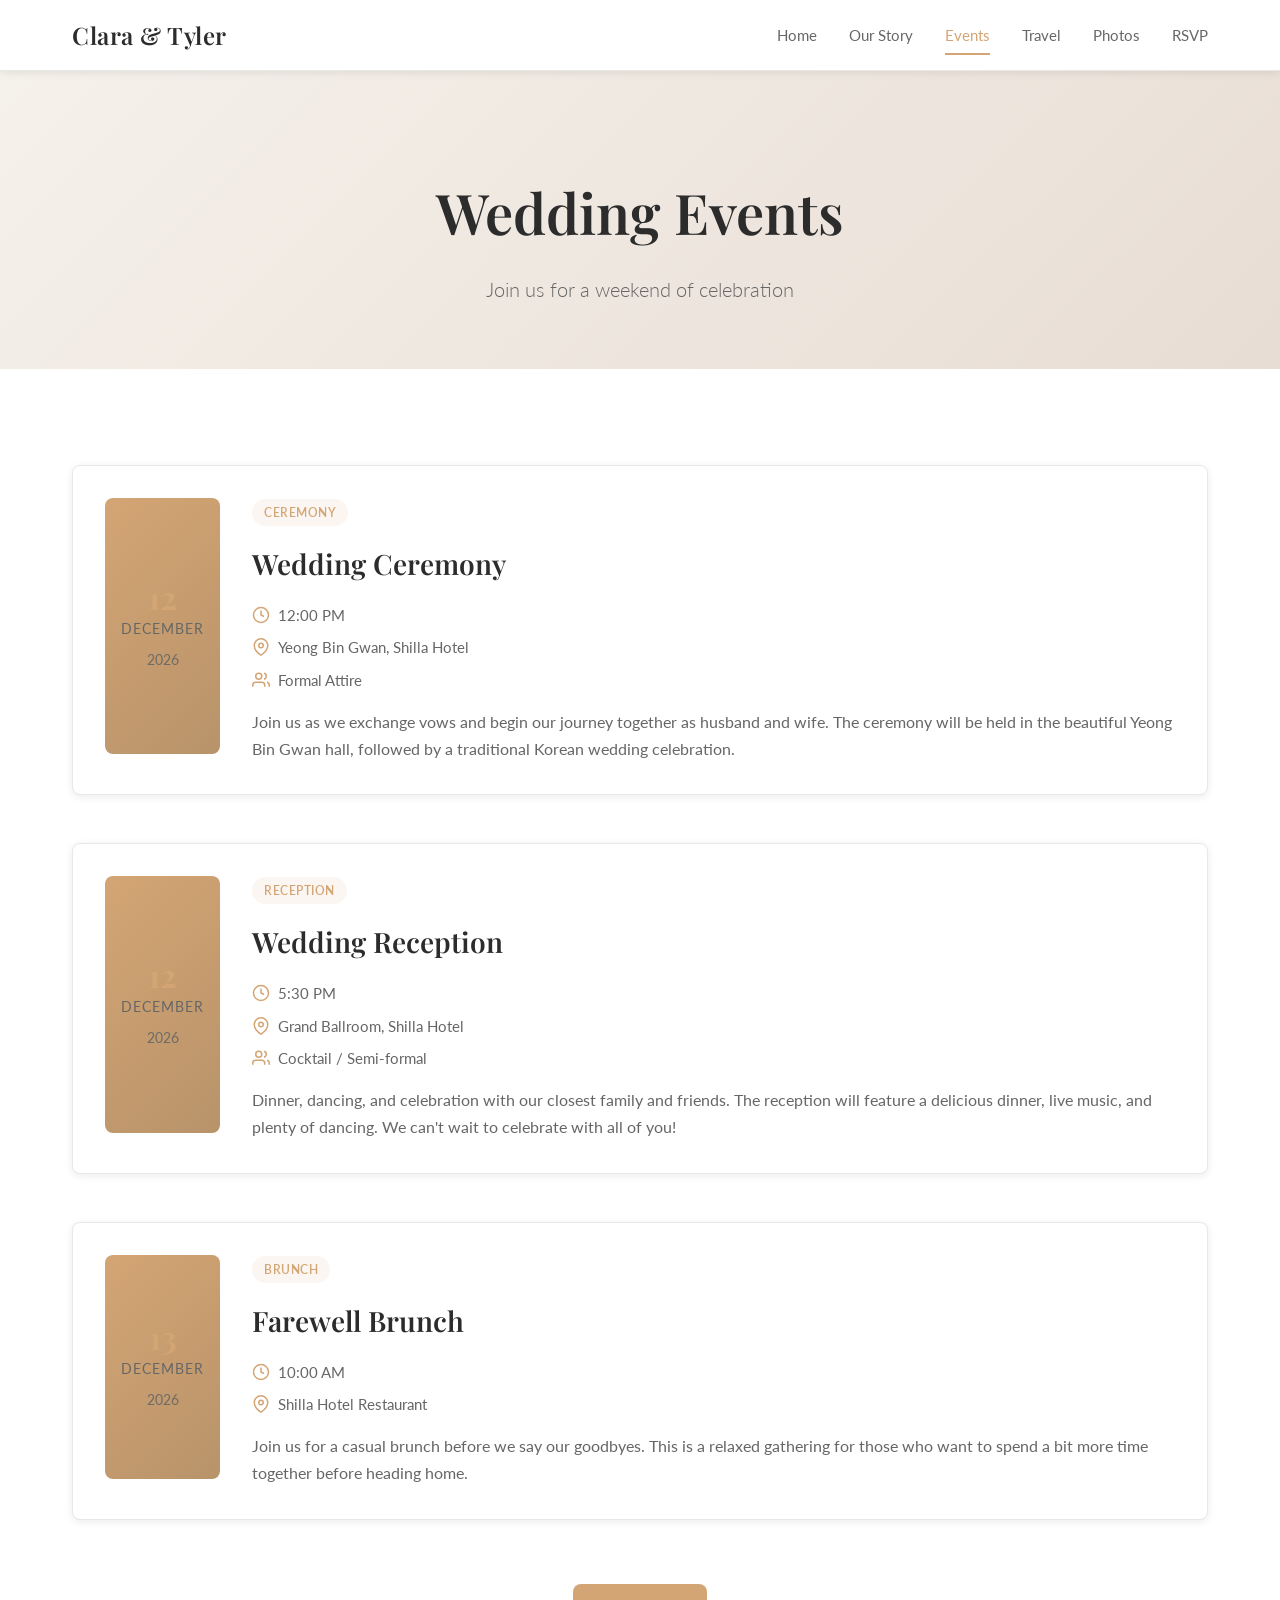
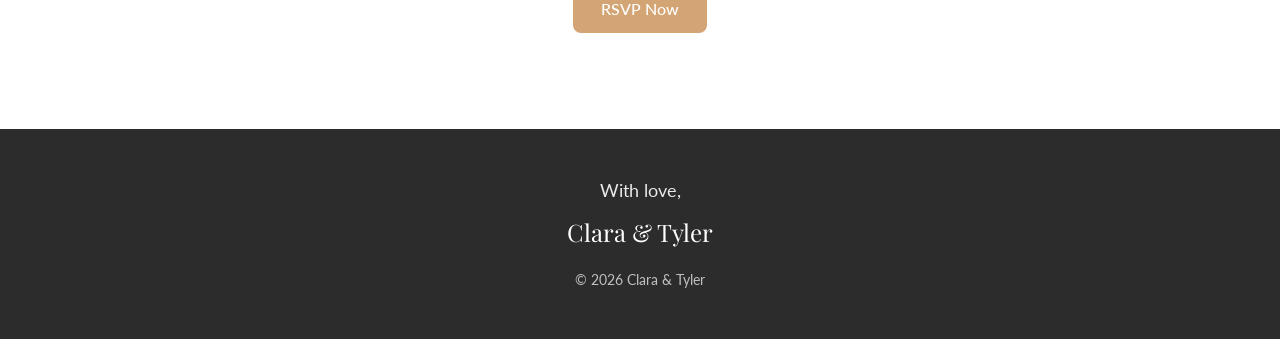
==== events.html @ 3ef83528 "Update wedding website: multi-page structure, remove registry, add Klaviyo RSVP form" ====
<!DOCTYPE html>
<html lang="en">
<head>
    <meta charset="UTF-8">
    <meta name="viewport" content="width=device-width, initial-scale=1.0">
    <title>Events – Clara & Tyler</title>
    <meta name="description" content="Wedding events and celebration schedule for Clara & Tyler">
    <link rel="preconnect" href="https://fonts.googleapis.com">
    <link rel="preconnect" href="https://fonts.gstatic.com" crossorigin>
    <link href="https://fonts.googleapis.com/css2?family=Playfair+Display:wght@400;500;600;700&family=Lato:wght@300;400;500;700&display=swap" rel="stylesheet">
    <link rel="stylesheet" href="styles.css">
</head>
<body>
    <nav class="navbar">
        <div class="nav-container">
            <a href="index.html" class="nav-logo">Clara & Tyler</a>
            <div class="nav-links">
                <a href="index.html">Home</a>
                <a href="our-story.html">Our Story</a>
                <a href="events.html" class="active">Events</a>
                <a href="travel.html">Travel</a>
                <a href="photos.html">Photos</a>
                <a href="rsvp.html">RSVP</a>
            </div>
            <button class="mobile-menu-toggle" aria-label="Toggle menu">
                <span></span>
                <span></span>
                <span></span>
            </button>
        </div>
    </nav>

    <main>
        <section class="page-hero">
            <div class="container">
                <h1 class="page-title">Wedding Events</h1>
                <p class="page-subtitle">Join us for a weekend of celebration</p>
            </div>
        </section>

        <section class="events-section">
            <div class="container">
                <div class="events-timeline">
                    <div class="event-card">
                        <div class="event-date">
                            <span class="date-day">12</span>
                            <span class="date-month">December</span>
                            <span class="date-year">2026</span>
                        </div>
                        <div class="event-content">
                            <div class="event-badge">Ceremony</div>
                            <h3>Wedding Ceremony</h3>
                            <div class="event-details">
                                <div class="detail-item">
                                    <svg class="icon" viewBox="0 0 24 24" fill="none" stroke="currentColor">
                                        <circle cx="12" cy="12" r="10"></circle>
                                        <polyline points="12 6 12 12 16 14"></polyline>
                                    </svg>
                                    <span>12:00 PM</span>
                                </div>
                                <div class="detail-item">
                                    <svg class="icon" viewBox="0 0 24 24" fill="none" stroke="currentColor">
                                        <path d="M21 10c0 7-9 13-9 13s-9-6-9-13a9 9 0 0 1 18 0z"></path>
                                        <circle cx="12" cy="10" r="3"></circle>
                                    </svg>
                                    <span>Yeong Bin Gwan, Shilla Hotel</span>
                                </div>
                                <div class="detail-item">
                                    <svg class="icon" viewBox="0 0 24 24" fill="none" stroke="currentColor">
                                        <path d="M17 21v-2a4 4 0 0 0-4-4H5a4 4 0 0 0-4 4v2"></path>
                                        <circle cx="9" cy="7" r="4"></circle>
                                        <path d="M23 21v-2a4 4 0 0 0-3-3.87"></path>
                                        <path d="M16 3.13a4 4 0 0 1 0 7.75"></path>
                                    </svg>
                                    <span>Formal Attire</span>
                                </div>
                            </div>
                            <p class="event-description">
                                Join us as we exchange vows and begin our journey together as husband and wife. 
                                The ceremony will be held in the beautiful Yeong Bin Gwan hall, followed by a 
                                traditional Korean wedding celebration.
                            </p>
                        </div>
                    </div>

                    <div class="event-card">
                        <div class="event-date">
                            <span class="date-day">12</span>
                            <span class="date-month">December</span>
                            <span class="date-year">2026</span>
                        </div>
                        <div class="event-content">
                            <div class="event-badge">Reception</div>
                            <h3>Wedding Reception</h3>
                            <div class="event-details">
                                <div class="detail-item">
                                    <svg class="icon" viewBox="0 0 24 24" fill="none" stroke="currentColor">
                                        <circle cx="12" cy="12" r="10"></circle>
                                        <polyline points="12 6 12 12 16 14"></polyline>
                                    </svg>
                                    <span>5:30 PM</span>
                                </div>
                                <div class="detail-item">
                                    <svg class="icon" viewBox="0 0 24 24" fill="none" stroke="currentColor">
                                        <path d="M21 10c0 7-9 13-9 13s-9-6-9-13a9 9 0 0 1 18 0z"></path>
                                        <circle cx="12" cy="10" r="3"></circle>
                                    </svg>
                                    <span>Grand Ballroom, Shilla Hotel</span>
                                </div>
                                <div class="detail-item">
                                    <svg class="icon" viewBox="0 0 24 24" fill="none" stroke="currentColor">
                                        <path d="M17 21v-2a4 4 0 0 0-4-4H5a4 4 0 0 0-4 4v2"></path>
                                        <circle cx="9" cy="7" r="4"></circle>
                                        <path d="M23 21v-2a4 4 0 0 0-3-3.87"></path>
                                        <path d="M16 3.13a4 4 0 0 1 0 7.75"></path>
                                    </svg>
                                    <span>Cocktail / Semi-formal</span>
                                </div>
                            </div>
                            <p class="event-description">
                                Dinner, dancing, and celebration with our closest family and friends. 
                                The reception will feature a delicious dinner, live music, and plenty 
                                of dancing. We can't wait to celebrate with all of you!
                            </p>
                        </div>
                    </div>

                    <div class="event-card">
                        <div class="event-date">
                            <span class="date-day">13</span>
                            <span class="date-month">December</span>
                            <span class="date-year">2026</span>
                        </div>
                        <div class="event-content">
                            <div class="event-badge">Brunch</div>
                            <h3>Farewell Brunch</h3>
                            <div class="event-details">
                                <div class="detail-item">
                                    <svg class="icon" viewBox="0 0 24 24" fill="none" stroke="currentColor">
                                        <circle cx="12" cy="12" r="10"></circle>
                                        <polyline points="12 6 12 12 16 14"></polyline>
                                    </svg>
                                    <span>10:00 AM</span>
                                </div>
                                <div class="detail-item">
                                    <svg class="icon" viewBox="0 0 24 24" fill="none" stroke="currentColor">
                                        <path d="M21 10c0 7-9 13-9 13s-9-6-9-13a9 9 0 0 1 18 0z"></path>
                                        <circle cx="12" cy="10" r="3"></circle>
                                    </svg>
                                    <span>Shilla Hotel Restaurant</span>
                                </div>
                            </div>
                            <p class="event-description">
                                Join us for a casual brunch before we say our goodbyes. This is a 
                                relaxed gathering for those who want to spend a bit more time together 
                                before heading home.
                            </p>
                        </div>
                    </div>
                </div>

                <div class="events-cta">
                    <a href="rsvp.html" class="btn btn-primary">RSVP Now</a>
                </div>
            </div>
        </section>
    </main>

    <footer class="footer">
        <div class="container">
            <p class="footer-text">With love,</p>
            <p class="footer-names">Clara & Tyler</p>
            <p class="footer-copy">&copy; 2026 Clara & Tyler</p>
        </div>
    </footer>

    <script src="script.js"></script>
</body>
</html>
---- styles.css ----
* {
    margin: 0;
    padding: 0;
    box-sizing: border-box;
}

:root {
    --color-primary: #d4a574;
    --color-primary-dark: #b8936a;
    --color-primary-light: #e8d4b8;
    --color-text: #2c2c2c;
    --color-text-light: #666;
    --color-text-lighter: #999;
    --color-bg: #fafafa;
    --color-white: #ffffff;
    --color-border: #e8e8e8;
    --color-overlay: rgba(0, 0, 0, 0.3);
    --font-serif: 'Playfair Display', serif;
    --font-sans: 'Lato', sans-serif;
    --spacing-xs: 0.5rem;
    --spacing-sm: 1rem;
    --spacing-md: 2rem;
    --spacing-lg: 3rem;
    --spacing-xl: 4rem;
    --spacing-xxl: 6rem;
    --border-radius: 8px;
    --border-radius-lg: 16px;
    --shadow-sm: 0 2px 8px rgba(0, 0, 0, 0.08);
    --shadow-md: 0 4px 16px rgba(0, 0, 0, 0.12);
    --shadow-lg: 0 8px 32px rgba(0, 0, 0, 0.16);
    --transition: all 0.3s ease;
}

html {
    scroll-behavior: smooth;
}

body {
    font-family: var(--font-sans);
    line-height: 1.6;
    color: var(--color-text);
    background-color: var(--color-white);
    -webkit-font-smoothing: antialiased;
    -moz-osx-font-smoothing: grayscale;
}

.container {
    max-width: 1200px;
    margin: 0 auto;
    padding: 0 var(--spacing-md);
}

/* Navigation */
.navbar {
    background: var(--color-white);
    border-bottom: 1px solid var(--color-border);
    padding: var(--spacing-sm) 0;
    position: sticky;
    top: 0;
    z-index: 1000;
    box-shadow: var(--shadow-sm);
}

.nav-container {
    max-width: 1200px;
    margin: 0 auto;
    padding: 0 var(--spacing-md);
    display: flex;
    justify-content: space-between;
    align-items: center;
}

.nav-logo {
    font-family: var(--font-serif);
    font-size: 1.5rem;
    font-weight: 600;
    color: var(--color-text);
    text-decoration: none;
    letter-spacing: 0.5px;
}

.nav-links {
    display: flex;
    gap: var(--spacing-md);
}

.nav-links a {
    color: var(--color-text-light);
    text-decoration: none;
    font-weight: 400;
    font-size: 0.95rem;
    transition: var(--transition);
    position: relative;
}

.nav-links a:hover,
.nav-links a.active {
    color: var(--color-primary);
}

.nav-links a.active::after {
    content: '';
    position: absolute;
    bottom: -8px;
    left: 0;
    right: 0;
    height: 2px;
    background: var(--color-primary);
}

.mobile-menu-toggle {
    display: none;
    flex-direction: column;
    gap: 4px;
    background: none;
    border: none;
    cursor: pointer;
    padding: 8px;
}

.mobile-menu-toggle span {
    width: 24px;
    height: 2px;
    background: var(--color-text);
    transition: var(--transition);
}

@media (max-width: 768px) {
    .nav-links.mobile-open {
        display: flex;
        flex-direction: column;
        position: absolute;
        top: 100%;
        left: 0;
        right: 0;
        background: var(--color-white);
        border-top: 1px solid var(--color-border);
        padding: var(--spacing-sm);
        box-shadow: var(--shadow-md);
    }
}

/* Hero Section */
.hero-section {
    position: relative;
    min-height: 100vh;
    display: flex;
    align-items: center;
    justify-content: center;
    text-align: center;
    background: linear-gradient(135deg, #f5f1eb 0%, #e8ddd4 50%, #d4c4b0 100%);
    background-image: 
        radial-gradient(circle at 20% 50%, rgba(212, 165, 116, 0.15) 0%, transparent 50%),
        radial-gradient(circle at 80% 80%, rgba(212, 165, 116, 0.15) 0%, transparent 50%);
    overflow: hidden;
}

.hero-overlay {
    position: absolute;
    inset: 0;
    background: linear-gradient(to bottom, rgba(255, 255, 255, 0.1), rgba(255, 255, 255, 0.3));
    pointer-events: none;
}

.hero-content {
    position: relative;
    z-index: 1;
    padding: var(--spacing-xl) var(--spacing-md);
    max-width: 800px;
}

.hero-names {
    font-family: var(--font-serif);
    font-size: clamp(3rem, 8vw, 6rem);
    font-weight: 600;
    color: var(--color-text);
    margin-bottom: var(--spacing-md);
    line-height: 1.2;
    letter-spacing: -1px;
}

.hero-names .name {
    display: inline-block;
}

.hero-names .ampersand {
    display: inline-block;
    margin: 0 0.5rem;
    font-style: italic;
    color: var(--color-primary);
    font-size: 0.7em;
}

.hero-date {
    font-size: clamp(1.25rem, 3vw, 1.75rem);
    color: var(--color-text);
    margin-bottom: var(--spacing-xs);
    font-weight: 400;
    letter-spacing: 2px;
    text-transform: uppercase;
}

.hero-location {
    font-size: clamp(1rem, 2.5vw, 1.25rem);
    color: var(--color-text-light);
    margin-bottom: var(--spacing-lg);
    font-weight: 300;
}

.hero-cta {
    display: flex;
    gap: var(--spacing-sm);
    justify-content: center;
    flex-wrap: wrap;
}

.scroll-indicator {
    position: absolute;
    bottom: var(--spacing-lg);
    left: 50%;
    transform: translateX(-50%);
    color: var(--color-text-light);
    animation: bounce 2s infinite;
}

.scroll-indicator svg {
    width: 24px;
    height: 24px;
}

@keyframes bounce {
    0%, 20%, 50%, 80%, 100% {
        transform: translateX(-50%) translateY(0);
    }
    40% {
        transform: translateX(-50%) translateY(-10px);
    }
    60% {
        transform: translateX(-50%) translateY(-5px);
    }
}

/* Buttons */
.btn {
    display: inline-block;
    padding: 0.75rem 1.75rem;
    border-radius: var(--border-radius);
    font-weight: 500;
    text-decoration: none;
    border: none;
    cursor: pointer;
    transition: var(--transition);
    font-size: 1rem;
    font-family: var(--font-sans);
}

.btn-primary {
    background-color: var(--color-primary);
    color: var(--color-white);
}

.btn-primary:hover {
    background-color: var(--color-primary-dark);
    transform: translateY(-2px);
    box-shadow: var(--shadow-md);
}

.btn-secondary {
    background-color: transparent;
    color: var(--color-text);
    border: 2px solid var(--color-text);
}

.btn-secondary:hover {
    background-color: var(--color-text);
    color: var(--color-white);
}

.btn-outline {
    background-color: transparent;
    color: var(--color-primary);
    border: 2px solid var(--color-primary);
}

.btn-outline:hover {
    background-color: var(--color-primary);
    color: var(--color-white);
}

.btn-large {
    padding: 1rem 2.5rem;
    font-size: 1.1rem;
}

/* Section Styles */
section {
    padding: var(--spacing-xxl) 0;
}

.section-title {
    font-family: var(--font-serif);
    font-size: clamp(2rem, 4vw, 2.5rem);
    font-weight: 600;
    color: var(--color-text);
    text-align: center;
    margin-bottom: var(--spacing-md);
}

/* Welcome Section */
.welcome-section {
    background: var(--color-white);
    text-align: center;
}

.welcome-content {
    max-width: 700px;
    margin: 0 auto;
}

.welcome-text {
    font-size: 1.1rem;
    color: var(--color-text-light);
    line-height: 1.8;
    margin-bottom: var(--spacing-sm);
}

/* Save the Date Section */
.save-date-section {
    background: var(--color-bg);
}

.save-date-card {
    max-width: 500px;
    margin: 0 auto;
    background: var(--color-white);
    border-radius: var(--border-radius-lg);
    padding: var(--spacing-xl);
    box-shadow: var(--shadow-lg);
    text-align: center;
}

.save-date-content h2 {
    font-family: var(--font-serif);
    font-size: 1.5rem;
    margin-bottom: var(--spacing-md);
    color: var(--color-text);
}

.date-display {
    margin: var(--spacing-md) 0;
}

.date-month {
    font-size: 1.25rem;
    text-transform: uppercase;
    letter-spacing: 2px;
    color: var(--color-text-light);
    margin-bottom: var(--spacing-xs);
}

.date-day {
    font-family: var(--font-serif);
    font-size: 4rem;
    font-weight: 700;
    color: var(--color-primary);
    line-height: 1;
}

.date-year {
    font-size: 1.25rem;
    color: var(--color-text-light);
    margin-top: var(--spacing-xs);
}

.save-date-location {
    font-size: 1.1rem;
    color: var(--color-text-light);
    margin: var(--spacing-md) 0;
}

/* Story Section */
.story-section {
    background: var(--color-white);
}

.story-content {
    max-width: 800px;
    margin: 0 auto;
}

.story-text {
    font-size: 1.1rem;
    color: var(--color-text-light);
    line-height: 1.8;
}

.story-text p {
    margin-bottom: var(--spacing-md);
}

/* Events Preview Section */
.events-preview-section {
    background: var(--color-bg);
}

.events-grid {
    display: grid;
    grid-template-columns: repeat(auto-fit, minmax(250px, 1fr));
    gap: var(--spacing-md);
    margin-bottom: var(--spacing-lg);
}

.event-preview-card {
    background: var(--color-white);
    padding: var(--spacing-lg);
    border-radius: var(--border-radius);
    text-align: center;
    box-shadow: var(--shadow-sm);
    transition: var(--transition);
}

.event-preview-card:hover {
    transform: translateY(-4px);
    box-shadow: var(--shadow-md);
}

.event-icon {
    font-size: 3rem;
    margin-bottom: var(--spacing-sm);
}

.event-preview-card h3 {
    font-family: var(--font-serif);
    font-size: 1.5rem;
    margin-bottom: var(--spacing-sm);
    color: var(--color-text);
}

.event-time {
    font-size: 1.25rem;
    font-weight: 600;
    color: var(--color-primary);
    margin-bottom: var(--spacing-xs);
}

.event-date,
.event-location {
    font-size: 0.95rem;
    color: var(--color-text-light);
    margin-bottom: var(--spacing-xs);
}

.section-cta {
    text-align: center;
    margin-top: var(--spacing-lg);
}

/* Travel Section */
.travel-section {
    background: var(--color-white);
}

.travel-content {
    display: grid;
    grid-template-columns: repeat(auto-fit, minmax(280px, 1fr));
    gap: var(--spacing-md);
}

.travel-card {
    background: var(--color-bg);
    padding: var(--spacing-md);
    border-radius: var(--border-radius);
}

.travel-card h3 {
    font-family: var(--font-serif);
    font-size: 1.5rem;
    margin-bottom: var(--spacing-sm);
    color: var(--color-text);
}

.travel-card p {
    color: var(--color-text-light);
    line-height: 1.7;
    margin-bottom: var(--spacing-sm);
}

.travel-note {
    font-size: 0.9rem;
    font-style: italic;
    color: var(--color-text-lighter);
}

/* Registry Section */
.registry-section {
    background: var(--color-bg);
}

.registry-intro {
    text-align: center;
    color: var(--color-text-light);
    max-width: 600px;
    margin: 0 auto var(--spacing-lg);
    font-size: 1.1rem;
}

.registry-grid {
    display: grid;
    grid-template-columns: repeat(auto-fit, minmax(250px, 1fr));
    gap: var(--spacing-md);
    max-width: 600px;
    margin: 0 auto;
}

.registry-card {
    background: var(--color-white);
    padding: var(--spacing-lg);
    border-radius: var(--border-radius);
    text-align: center;
    text-decoration: none;
    color: var(--color-text);
    box-shadow: var(--shadow-sm);
    transition: var(--transition);
}

.registry-card:hover {
    transform: translateY(-4px);
    box-shadow: var(--shadow-md);
}

.registry-icon {
    font-size: 3rem;
    margin-bottom: var(--spacing-sm);
}

.registry-card h3 {
    font-family: var(--font-serif);
    font-size: 1.25rem;
    margin-bottom: var(--spacing-xs);
}

.registry-card p {
    color: var(--color-text-light);
    font-size: 0.9rem;
}

/* Photos Section */
.photos-section {
    background: var(--color-white);
}

.photos-intro {
    text-align: center;
    color: var(--color-text-light);
    margin-bottom: var(--spacing-lg);
    font-size: 1.1rem;
}

.photos-grid {
    display: grid;
    grid-template-columns: repeat(auto-fit, minmax(250px, 1fr));
    gap: var(--spacing-md);
}

.photo-placeholder {
    aspect-ratio: 1;
    background: var(--color-bg);
    border-radius: var(--border-radius);
    display: flex;
    align-items: center;
    justify-content: center;
    color: var(--color-text-lighter);
    font-size: 1.1rem;
    border: 2px dashed var(--color-border);
}

/* RSVP Section */
.rsvp-section {
    background: var(--color-bg);
}

.rsvp-intro {
    text-align: center;
    color: var(--color-text-light);
    max-width: 600px;
    margin: 0 auto var(--spacing-lg);
    font-size: 1.1rem;
}

.rsvp-form-container {
    max-width: 600px;
    margin: 0 auto;
}

.rsvp-embed-container {
    max-width: 800px;
    margin: 0 auto;
    background: var(--color-white);
    border-radius: var(--border-radius-lg);
    box-shadow: var(--shadow-md);
    padding: var(--spacing-lg);
    min-height: 600px;
}

.rsvp-embed-container .klaviyo-form {
    width: 100%;
}

.rsvp-iframe {
    width: 100%;
    height: 100%;
    min-height: 800px;
    border: none;
    display: block;
}

.rsvp-form {
    background: var(--color-white);
    padding: var(--spacing-lg);
    border-radius: var(--border-radius-lg);
    box-shadow: var(--shadow-md);
}

.form-group {
    margin-bottom: var(--spacing-md);
}

.form-group label {
    display: block;
    margin-bottom: var(--spacing-xs);
    font-weight: 500;
    color: var(--color-text);
}

.form-group input,
.form-group select,
.form-group textarea {
    width: 100%;
    padding: 0.75rem;
    border: 1px solid var(--color-border);
    border-radius: var(--border-radius);
    font-family: var(--font-sans);
    font-size: 1rem;
    transition: var(--transition);
}

.form-group input:focus,
.form-group select:focus,
.form-group textarea:focus {
    outline: none;
    border-color: var(--color-primary);
    box-shadow: 0 0 0 3px rgba(212, 165, 116, 0.1);
}

.form-group textarea {
    resize: vertical;
}

.form-status {
    margin-top: var(--spacing-sm);
    text-align: center;
    font-size: 0.9rem;
    min-height: 1.5rem;
}

.form-status.success {
    color: #15803d;
}

.form-status.error {
    color: #b91c1c;
}

/* Footer */
.footer {
    background: var(--color-text);
    color: var(--color-white);
    padding: var(--spacing-lg) 0;
    text-align: center;
}

.footer-text {
    font-size: 1.1rem;
    margin-bottom: var(--spacing-xs);
    color: rgba(255, 255, 255, 0.9);
}

.footer-names {
    font-family: var(--font-serif);
    font-size: 1.5rem;
    margin-bottom: var(--spacing-sm);
}

.footer-copy {
    font-size: 0.9rem;
    color: rgba(255, 255, 255, 0.7);
}

/* Page Hero (for individual pages) */
.page-hero {
    background: linear-gradient(135deg, #f5f1eb 0%, #e8ddd4 100%);
    padding: var(--spacing-xxl) 0 var(--spacing-xl);
    text-align: center;
}

.page-title {
    font-family: var(--font-serif);
    font-size: clamp(2.5rem, 5vw, 3.5rem);
    font-weight: 600;
    color: var(--color-text);
    margin-bottom: var(--spacing-sm);
}

.page-subtitle {
    font-size: 1.25rem;
    color: var(--color-text-light);
    font-weight: 300;
}

/* Quick Links Section */
.quick-links-section {
    background: var(--color-bg);
    padding: var(--spacing-xxl) 0;
}

.quick-links-grid {
    display: grid;
    grid-template-columns: repeat(auto-fit, minmax(250px, 1fr));
    gap: var(--spacing-md);
}

.quick-link-card {
    background: var(--color-white);
    padding: var(--spacing-lg);
    border-radius: var(--border-radius);
    text-align: center;
    text-decoration: none;
    color: var(--color-text);
    box-shadow: var(--shadow-sm);
    transition: var(--transition);
}

.quick-link-card:hover {
    transform: translateY(-4px);
    box-shadow: var(--shadow-md);
}

.quick-link-icon {
    font-size: 3rem;
    margin-bottom: var(--spacing-sm);
}

.quick-link-card h3 {
    font-family: var(--font-serif);
    font-size: 1.5rem;
    margin-bottom: var(--spacing-xs);
    color: var(--color-text);
}

.quick-link-card p {
    color: var(--color-text-light);
    font-size: 0.95rem;
}

/* Story Timeline */
.story-timeline {
    max-width: 800px;
    margin: 0 auto;
    position: relative;
    padding-left: var(--spacing-md);
}

.story-timeline::before {
    content: '';
    position: absolute;
    left: 0;
    top: 0;
    bottom: 0;
    width: 2px;
    background: var(--color-primary-light);
}

.timeline-item {
    position: relative;
    margin-bottom: var(--spacing-xl);
    padding-left: var(--spacing-lg);
}

.timeline-item::before {
    content: '';
    position: absolute;
    left: -6px;
    top: 0;
    width: 14px;
    height: 14px;
    border-radius: 50%;
    background: var(--color-primary);
    border: 3px solid var(--color-white);
    box-shadow: 0 0 0 2px var(--color-primary);
}

.timeline-year {
    font-family: var(--font-serif);
    font-size: 1.5rem;
    font-weight: 600;
    color: var(--color-primary);
    margin-bottom: var(--spacing-xs);
}

.timeline-content h3 {
    font-family: var(--font-serif);
    font-size: 1.5rem;
    margin-bottom: var(--spacing-sm);
    color: var(--color-text);
}

.timeline-content p {
    color: var(--color-text-light);
    line-height: 1.8;
}

.story-intro {
    font-size: 1.2rem;
    color: var(--color-text-light);
    line-height: 1.8;
    margin-bottom: var(--spacing-lg);
    text-align: center;
}

.story-closing {
    margin-top: var(--spacing-xl);
    padding-top: var(--spacing-lg);
    border-top: 1px solid var(--color-border);
    text-align: center;
}

.story-closing p {
    color: var(--color-text-light);
    line-height: 1.8;
    margin-bottom: var(--spacing-sm);
}

.story-signature {
    font-family: var(--font-serif);
    font-size: 1.1rem;
    color: var(--color-text);
    margin-top: var(--spacing-md);
}

/* Events Timeline */
.events-timeline {
    display: flex;
    flex-direction: column;
    gap: var(--spacing-lg);
    margin-bottom: var(--spacing-lg);
}

.event-card {
    display: flex;
    gap: var(--spacing-md);
    background: var(--color-white);
    border: 1px solid var(--color-border);
    border-radius: var(--border-radius);
    padding: var(--spacing-md);
    box-shadow: var(--shadow-sm);
    transition: var(--transition);
}

.event-card:hover {
    transform: translateY(-4px);
    box-shadow: var(--shadow-md);
}

.event-date {
    display: flex;
    flex-direction: column;
    align-items: center;
    justify-content: center;
    min-width: 100px;
    padding: var(--spacing-sm);
    background: linear-gradient(135deg, var(--color-primary) 0%, var(--color-primary-dark) 100%);
    border-radius: var(--border-radius);
    color: var(--color-white);
    text-align: center;
}

.date-day {
    font-size: 2rem;
    font-weight: 700;
    line-height: 1;
    font-family: var(--font-serif);
}

.date-month {
    font-size: 0.9rem;
    text-transform: uppercase;
    letter-spacing: 1px;
    margin-top: 4px;
}

.date-year {
    font-size: 0.85rem;
    opacity: 0.9;
    margin-top: 2px;
}

.event-content {
    flex: 1;
}

.event-badge {
    display: inline-block;
    background: rgba(212, 165, 116, 0.1);
    color: var(--color-primary);
    padding: 4px 12px;
    border-radius: 20px;
    font-size: 0.75rem;
    font-weight: 600;
    text-transform: uppercase;
    letter-spacing: 0.5px;
    margin-bottom: var(--spacing-sm);
}

.event-content h3 {
    font-family: var(--font-serif);
    font-size: 1.75rem;
    font-weight: 600;
    color: var(--color-text);
    margin-bottom: var(--spacing-sm);
}

.event-details {
    display: flex;
    flex-direction: column;
    gap: var(--spacing-xs);
    margin-bottom: var(--spacing-sm);
}

.detail-item {
    display: flex;
    align-items: center;
    gap: var(--spacing-xs);
    color: var(--color-text-light);
    font-size: 0.95rem;
}

.icon {
    width: 18px;
    height: 18px;
    stroke-width: 2;
    flex-shrink: 0;
    color: var(--color-primary);
}

.event-description {
    color: var(--color-text-light);
    line-height: 1.7;
    margin-top: var(--spacing-sm);
}

.events-cta {
    text-align: center;
    margin-top: var(--spacing-xl);
}

/* Travel List */
.travel-list {
    list-style: none;
    padding-left: 0;
    margin-top: var(--spacing-sm);
}

.travel-list li {
    padding: var(--spacing-xs) 0;
    padding-left: var(--spacing-md);
    position: relative;
    color: var(--color-text-light);
}

.travel-list li::before {
    content: '•';
    position: absolute;
    left: 0;
    color: var(--color-primary);
    font-weight: bold;
}

/* Registry Link */
.registry-link {
    display: inline-block;
    margin-top: var(--spacing-sm);
    color: var(--color-primary);
    font-weight: 600;
    font-size: 0.95rem;
}

.registry-note {
    margin-top: var(--spacing-xl);
    padding: var(--spacing-md);
    background: var(--color-bg);
    border-radius: var(--border-radius);
    text-align: center;
}

.registry-note p {
    color: var(--color-text-light);
    line-height: 1.7;
    margin-bottom: var(--spacing-sm);
}

/* Photos Upload */
.photos-upload {
    background: var(--color-bg);
    padding: var(--spacing-md);
    border-radius: var(--border-radius);
    margin-bottom: var(--spacing-lg);
    text-align: center;
}

.photos-upload h3 {
    font-family: var(--font-serif);
    font-size: 1.5rem;
    margin-bottom: var(--spacing-xs);
    color: var(--color-text);
}

.photos-upload p {
    color: var(--color-text-light);
    margin-bottom: var(--spacing-md);
}

.upload-form {
    display: flex;
    gap: var(--spacing-sm);
    justify-content: center;
    flex-wrap: wrap;
}

.photos-social {
    margin-top: var(--spacing-xl);
    text-align: center;
    padding: var(--spacing-lg);
    background: var(--color-bg);
    border-radius: var(--border-radius);
}

.photos-social h3 {
    font-family: var(--font-serif);
    font-size: 1.5rem;
    margin-bottom: var(--spacing-xs);
    color: var(--color-text);
}

.photos-social p {
    color: var(--color-text-light);
    margin-bottom: var(--spacing-md);
}

.social-tags {
    display: flex;
    gap: var(--spacing-sm);
    justify-content: center;
    flex-wrap: wrap;
}

.hashtag {
    display: inline-block;
    padding: var(--spacing-xs) var(--spacing-md);
    background: var(--color-white);
    border: 1px solid var(--color-border);
    border-radius: var(--border-radius);
    color: var(--color-primary);
    font-weight: 600;
    font-size: 1.1rem;
}

/* Form Hint */
.form-hint {
    display: block;
    margin-top: var(--spacing-xs);
    font-size: 0.85rem;
    color: var(--color-text-lighter);
}

/* RSVP Note */
.rsvp-note {
    margin-top: var(--spacing-lg);
    padding: var(--spacing-md);
    background: var(--color-bg);
    border-radius: var(--border-radius);
    text-align: center;
}

.rsvp-note p {
    color: var(--color-text-light);
    line-height: 1.7;
}

.rsvp-note a {
    color: var(--color-primary);
    text-decoration: none;
    font-weight: 600;
}

.rsvp-note a:hover {
    text-decoration: underline;
}

/* Responsive */
@media (max-width: 768px) {
    .nav-links {
        display: none;
    }

    .nav-links.mobile-open {
        display: flex;
        flex-direction: column;
        position: absolute;
        top: 100%;
        left: 0;
        right: 0;
        background: var(--color-white);
        border-top: 1px solid var(--color-border);
        padding: var(--spacing-sm);
        box-shadow: var(--shadow-md);
    }

    .mobile-menu-toggle {
        display: flex;
    }

    .hero-section {
        min-height: 90vh;
    }

    .hero-cta {
        flex-direction: column;
        align-items: center;
    }

    .btn {
        width: 100%;
        max-width: 300px;
    }

    section {
        padding: var(--spacing-xl) 0;
    }

    .container {
        padding: 0 var(--spacing-sm);
    }

    .events-grid,
    .travel-content,
    .registry-grid,
    .photos-grid,
    .quick-links-grid {
        grid-template-columns: 1fr;
    }

    .rsvp-embed-container {
        min-height: 600px;
    }

    .rsvp-iframe {
        min-height: 600px;
    }

    .event-card {
        flex-direction: column;
    }

    .event-date {
        flex-direction: row;
        justify-content: center;
        min-width: auto;
        padding: var(--spacing-sm) var(--spacing-md);
    }

    .date-day {
        font-size: 1.5rem;
        margin-right: var(--spacing-xs);
    }

    .date-month,
    .date-year {
        margin-left: var(--spacing-xs);
    }
}

@media (max-width: 480px) {
    .hero-names {
        font-size: 2.5rem;
    }

    .save-date-card {
        padding: var(--spacing-md);
    }

    .date-day {
        font-size: 3rem;
    }
}
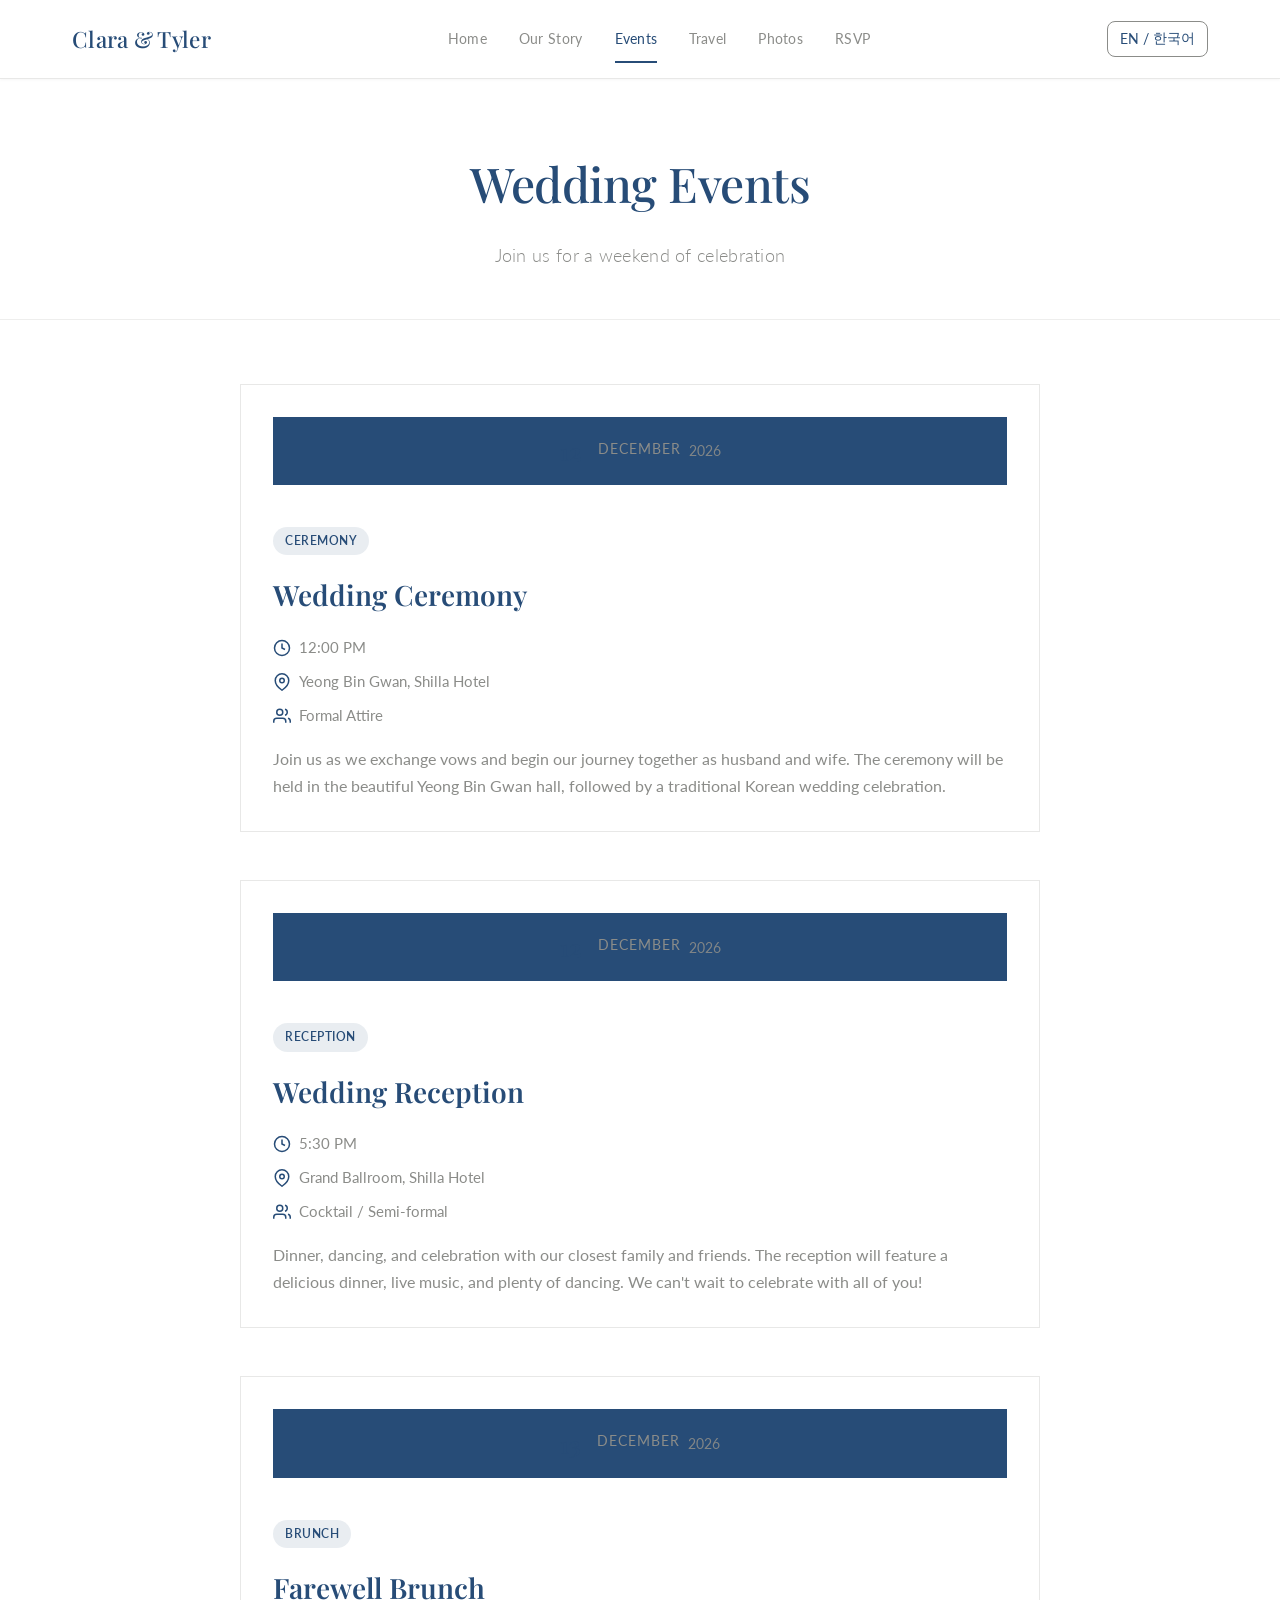
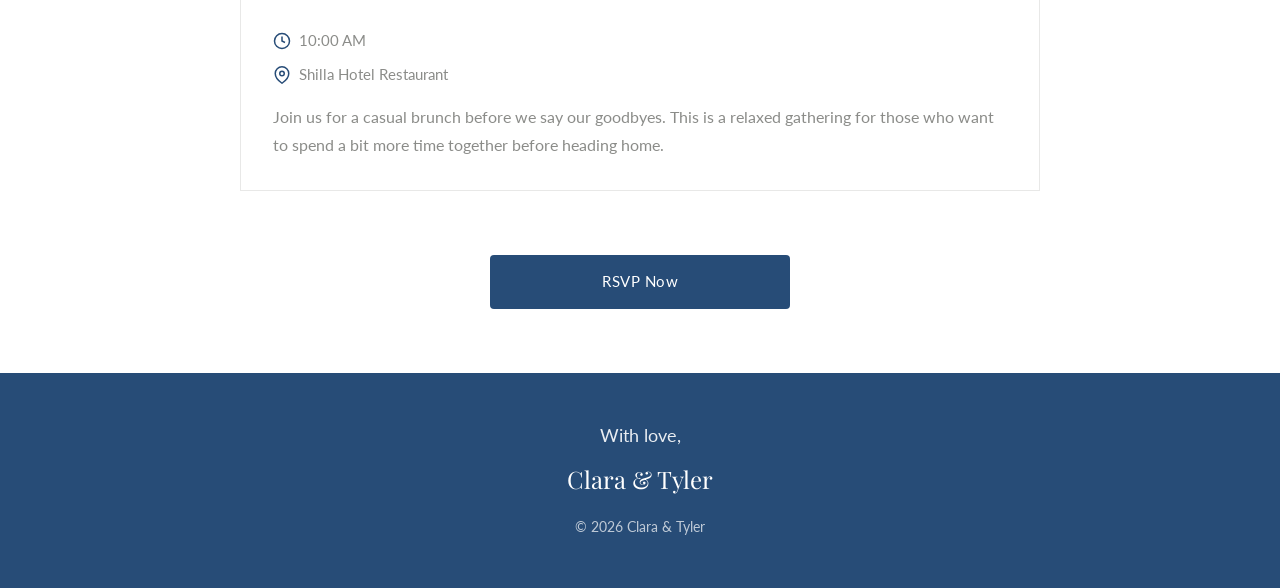
==== commit 33d908ac: "a" ====
--- a/events.html
+++ b/events.html
@@ -15,26 +15,31 @@
         <div class="nav-container">
             <a href="index.html" class="nav-logo">Clara & Tyler</a>
             <div class="nav-links">
-                <a href="index.html">Home</a>
-                <a href="our-story.html">Our Story</a>
-                <a href="events.html" class="active">Events</a>
-                <a href="travel.html">Travel</a>
-                <a href="photos.html">Photos</a>
-                <a href="rsvp.html">RSVP</a>
+                <a href="index.html" data-i18n="nav.home">Home</a>
+                <a href="our-story.html" data-i18n="nav.ourStory">Our Story</a>
+                <a href="events.html" class="active" data-i18n="nav.events">Events</a>
+                <a href="travel.html" data-i18n="nav.travel">Travel</a>
+                <a href="photos.html" data-i18n="nav.photos">Photos</a>
+                <a href="rsvp.html" data-i18n="nav.rsvp">RSVP</a>
             </div>
-            <button class="mobile-menu-toggle" aria-label="Toggle menu">
-                <span></span>
-                <span></span>
-                <span></span>
-            </button>
+            <div class="nav-right">
+                <button class="lang-toggle" id="langToggle" aria-label="Toggle language">
+                    <span data-i18n="lang.en">EN</span> / <span data-i18n="lang.ko">한국어</span>
+                </button>
+                <button class="mobile-menu-toggle" aria-label="Toggle menu">
+                    <span></span>
+                    <span></span>
+                    <span></span>
+                </button>
+            </div>
         </div>
     </nav>
 
     <main>
         <section class="page-hero">
             <div class="container">
-                <h1 class="page-title">Wedding Events</h1>
-                <p class="page-subtitle">Join us for a weekend of celebration</p>
+                <h1 class="page-title" data-i18n="events.pageTitle">Wedding Events</h1>
+                <p class="page-subtitle" data-i18n="events.pageSubtitle">Join us for a weekend of celebration</p>
             </div>
         </section>
 
@@ -44,12 +49,12 @@
                     <div class="event-card">
                         <div class="event-date">
                             <span class="date-day">12</span>
-                            <span class="date-month">December</span>
+                            <span class="date-month" data-i18n="events.month.december">December</span>
                             <span class="date-year">2026</span>
                         </div>
                         <div class="event-content">
-                            <div class="event-badge">Ceremony</div>
-                            <h3>Wedding Ceremony</h3>
+                            <div class="event-badge" data-i18n="events.ceremony.badge">Ceremony</div>
+                            <h3 data-i18n="events.ceremony.title">Wedding Ceremony</h3>
                             <div class="event-details">
                                 <div class="detail-item">
                                     <svg class="icon" viewBox="0 0 24 24" fill="none" stroke="currentColor">
@@ -72,10 +77,10 @@
                                         <path d="M23 21v-2a4 4 0 0 0-3-3.87"></path>
                                         <path d="M16 3.13a4 4 0 0 1 0 7.75"></path>
                                     </svg>
-                                    <span>Formal Attire</span>
+                                    <span data-i18n="events.ceremony.attire">Formal Attire</span>
                                 </div>
                             </div>
-                            <p class="event-description">
+                            <p class="event-description" data-i18n="events.ceremony.description">
                                 Join us as we exchange vows and begin our journey together as husband and wife. 
                                 The ceremony will be held in the beautiful Yeong Bin Gwan hall, followed by a 
                                 traditional Korean wedding celebration.
@@ -86,12 +91,12 @@
                     <div class="event-card">
                         <div class="event-date">
                             <span class="date-day">12</span>
-                            <span class="date-month">December</span>
+                            <span class="date-month" data-i18n="events.month.december">December</span>
                             <span class="date-year">2026</span>
                         </div>
                         <div class="event-content">
-                            <div class="event-badge">Reception</div>
-                            <h3>Wedding Reception</h3>
+                            <div class="event-badge" data-i18n="events.reception.badge">Reception</div>
+                            <h3 data-i18n="events.reception.title">Wedding Reception</h3>
                             <div class="event-details">
                                 <div class="detail-item">
                                     <svg class="icon" viewBox="0 0 24 24" fill="none" stroke="currentColor">
@@ -114,10 +119,10 @@
                                         <path d="M23 21v-2a4 4 0 0 0-3-3.87"></path>
                                         <path d="M16 3.13a4 4 0 0 1 0 7.75"></path>
                                     </svg>
-                                    <span>Cocktail / Semi-formal</span>
+                                    <span data-i18n="events.reception.attire">Cocktail / Semi-formal</span>
                                 </div>
                             </div>
-                            <p class="event-description">
+                            <p class="event-description" data-i18n="events.reception.description">
                                 Dinner, dancing, and celebration with our closest family and friends. 
                                 The reception will feature a delicious dinner, live music, and plenty 
                                 of dancing. We can't wait to celebrate with all of you!
@@ -128,12 +133,12 @@
                     <div class="event-card">
                         <div class="event-date">
                             <span class="date-day">13</span>
-                            <span class="date-month">December</span>
+                            <span class="date-month" data-i18n="events.month.december">December</span>
                             <span class="date-year">2026</span>
                         </div>
                         <div class="event-content">
-                            <div class="event-badge">Brunch</div>
-                            <h3>Farewell Brunch</h3>
+                            <div class="event-badge" data-i18n="events.brunch.badge">Brunch</div>
+                            <h3 data-i18n="events.brunch.title">Farewell Brunch</h3>
                             <div class="event-details">
                                 <div class="detail-item">
                                     <svg class="icon" viewBox="0 0 24 24" fill="none" stroke="currentColor">
@@ -150,7 +155,7 @@
                                     <span>Shilla Hotel Restaurant</span>
                                 </div>
                             </div>
-                            <p class="event-description">
+                            <p class="event-description" data-i18n="events.brunch.description">
                                 Join us for a casual brunch before we say our goodbyes. This is a 
                                 relaxed gathering for those who want to spend a bit more time together 
                                 before heading home.
@@ -160,7 +165,7 @@
                 </div>
 
                 <div class="events-cta">
-                    <a href="rsvp.html" class="btn btn-primary">RSVP Now</a>
+                    <a href="rsvp.html" class="btn btn-primary" data-i18n="events.rsvpNow">RSVP Now</a>
                 </div>
             </div>
         </section>
@@ -168,7 +173,7 @@
 
     <footer class="footer">
         <div class="container">
-            <p class="footer-text">With love,</p>
+            <p class="footer-text" data-i18n="footer.withLove">With love,</p>
             <p class="footer-names">Clara & Tyler</p>
             <p class="footer-copy">&copy; 2026 Clara & Tyler</p>
         </div>
--- a/styles.css
+++ b/styles.css
@@ -1,20 +1,20 @@
 * {
     margin: 0;
     padding: 0;
-    box-sizing: border-box;
+  box-sizing: border-box;
 }
 
 :root {
-    --color-primary: #d4a574;
-    --color-primary-dark: #b8936a;
-    --color-primary-light: #e8d4b8;
-    --color-text: #2c2c2c;
-    --color-text-light: #666;
-    --color-text-lighter: #999;
-    --color-bg: #fafafa;
+    --color-primary: #274C77;
+    --color-primary-dark: #1e3a5a;
+    --color-primary-light: #4a6fa5;
+    --color-text: #274C77;
+    --color-text-light: #8B8C89;
+    --color-text-lighter: #a8a9a7;
+    --color-bg: #E7ECEF;
     --color-white: #ffffff;
-    --color-border: #e8e8e8;
-    --color-overlay: rgba(0, 0, 0, 0.3);
+    --color-border: #8B8C89;
+    --color-overlay: rgba(39, 76, 119, 0.3);
     --font-serif: 'Playfair Display', serif;
     --font-sans: 'Lato', sans-serif;
     --spacing-xs: 0.5rem;
@@ -37,11 +37,12 @@
 
 body {
     font-family: var(--font-sans);
-    line-height: 1.6;
+    line-height: 1.7;
     color: var(--color-text);
     background-color: var(--color-white);
     -webkit-font-smoothing: antialiased;
     -moz-osx-font-smoothing: grayscale;
+    font-size: 16px;
 }
 
 .container {
@@ -53,12 +54,12 @@
 /* Navigation */
 .navbar {
     background: var(--color-white);
-    border-bottom: 1px solid var(--color-border);
-    padding: var(--spacing-sm) 0;
+    border-bottom: 1px solid rgba(139, 140, 137, 0.2);
+    padding: 1.25rem 0;
     position: sticky;
     top: 0;
     z-index: 1000;
-    box-shadow: var(--shadow-sm);
+    box-shadow: 0 1px 3px rgba(0, 0, 0, 0.04);
 }
 
 .nav-container {
@@ -72,11 +73,11 @@
 
 .nav-logo {
     font-family: var(--font-serif);
-    font-size: 1.5rem;
-    font-weight: 600;
+    font-size: 1.4rem;
+    font-weight: 500;
     color: var(--color-text);
     text-decoration: none;
-    letter-spacing: 0.5px;
+    letter-spacing: 0.3px;
 }
 
 .nav-links {
@@ -88,9 +89,38 @@
     color: var(--color-text-light);
     text-decoration: none;
     font-weight: 400;
-    font-size: 0.95rem;
+    font-size: 0.9rem;
+    letter-spacing: 0.3px;
     transition: var(--transition);
     position: relative;
+    padding: 0.25rem 0;
+}
+
+.nav-right {
+    display: flex;
+    align-items: center;
+    gap: var(--spacing-sm);
+}
+
+.lang-toggle {
+    background: none;
+    border: 1px solid var(--color-border);
+    padding: 0.5rem 0.75rem;
+    border-radius: var(--border-radius);
+    font-size: 0.85rem;
+    color: var(--color-text);
+    cursor: pointer;
+    transition: var(--transition);
+    font-family: var(--font-sans);
+    display: flex;
+    align-items: center;
+    gap: 0.25rem;
+}
+
+.lang-toggle:hover {
+    background: var(--color-primary);
+    color: var(--color-white);
+    border-color: var(--color-primary);
 }
 
 .nav-links a:hover,
@@ -110,7 +140,7 @@
 
 .mobile-menu-toggle {
     display: none;
-    flex-direction: column;
+  flex-direction: column;
     gap: 4px;
     background: none;
     border: none;
@@ -148,35 +178,32 @@
     align-items: center;
     justify-content: center;
     text-align: center;
-    background: linear-gradient(135deg, #f5f1eb 0%, #e8ddd4 50%, #d4c4b0 100%);
-    background-image: 
-        radial-gradient(circle at 20% 50%, rgba(212, 165, 116, 0.15) 0%, transparent 50%),
-        radial-gradient(circle at 80% 80%, rgba(212, 165, 116, 0.15) 0%, transparent 50%);
+    background: var(--color-white);
     overflow: hidden;
 }
 
 .hero-overlay {
     position: absolute;
     inset: 0;
-    background: linear-gradient(to bottom, rgba(255, 255, 255, 0.1), rgba(255, 255, 255, 0.3));
+    background: transparent;
     pointer-events: none;
 }
 
 .hero-content {
-    position: relative;
-    z-index: 1;
+  position: relative;
+  z-index: 1;
     padding: var(--spacing-xl) var(--spacing-md);
     max-width: 800px;
 }
 
 .hero-names {
     font-family: var(--font-serif);
-    font-size: clamp(3rem, 8vw, 6rem);
-    font-weight: 600;
+    font-size: clamp(2.5rem, 7vw, 5rem);
+    font-weight: 500;
     color: var(--color-text);
     margin-bottom: var(--spacing-md);
-    line-height: 1.2;
-    letter-spacing: -1px;
+    line-height: 1.15;
+    letter-spacing: -0.5px;
 }
 
 .hero-names .name {
@@ -184,19 +211,19 @@
 }
 
 .hero-names .ampersand {
-    display: inline-block;
+  display: inline-block;
     margin: 0 0.5rem;
-    font-style: italic;
+  font-style: italic;
     color: var(--color-primary);
     font-size: 0.7em;
 }
 
 .hero-date {
-    font-size: clamp(1.25rem, 3vw, 1.75rem);
+    font-size: clamp(1.1rem, 2.5vw, 1.5rem);
     color: var(--color-text);
     margin-bottom: var(--spacing-xs);
-    font-weight: 400;
-    letter-spacing: 2px;
+    font-weight: 300;
+    letter-spacing: 1.5px;
     text-transform: uppercase;
 }
 
@@ -243,15 +270,16 @@
 /* Buttons */
 .btn {
     display: inline-block;
-    padding: 0.75rem 1.75rem;
-    border-radius: var(--border-radius);
-    font-weight: 500;
+    padding: 0.875rem 2rem;
+    border-radius: 4px;
+    font-weight: 400;
     text-decoration: none;
     border: none;
     cursor: pointer;
     transition: var(--transition);
-    font-size: 1rem;
+    font-size: 0.95rem;
     font-family: var(--font-sans);
+    letter-spacing: 0.5px;
 }
 
 .btn-primary {
@@ -261,14 +289,14 @@
 
 .btn-primary:hover {
     background-color: var(--color-primary-dark);
-    transform: translateY(-2px);
-    box-shadow: var(--shadow-md);
+    transform: translateY(-1px);
+    box-shadow: 0 4px 12px rgba(39, 76, 119, 0.25);
 }
 
 .btn-secondary {
     background-color: transparent;
     color: var(--color-text);
-    border: 2px solid var(--color-text);
+    border: 1.5px solid var(--color-text);
 }
 
 .btn-secondary:hover {
@@ -279,7 +307,7 @@
 .btn-outline {
     background-color: transparent;
     color: var(--color-primary);
-    border: 2px solid var(--color-primary);
+    border: 1.5px solid var(--color-primary);
 }
 
 .btn-outline:hover {
@@ -294,27 +322,29 @@
 
 /* Section Styles */
 section {
-    padding: var(--spacing-xxl) 0;
+    padding: var(--spacing-xl) 0;
 }
 
 .section-title {
     font-family: var(--font-serif);
-    font-size: clamp(2rem, 4vw, 2.5rem);
-    font-weight: 600;
+    font-size: clamp(1.875rem, 4vw, 2.25rem);
+    font-weight: 500;
     color: var(--color-text);
     text-align: center;
     margin-bottom: var(--spacing-md);
+    letter-spacing: -0.3px;
 }
 
 /* Welcome Section */
 .welcome-section {
     background: var(--color-white);
     text-align: center;
+    padding: var(--spacing-xl) 0;
 }
 
 .welcome-content {
     max-width: 700px;
-    margin: 0 auto;
+  margin: 0 auto;
 }
 
 .welcome-text {
@@ -326,16 +356,19 @@
 
 /* Save the Date Section */
 .save-date-section {
-    background: var(--color-bg);
+    background: var(--color-white);
+    border-top: 1px solid rgba(139, 140, 137, 0.15);
+    border-bottom: 1px solid rgba(139, 140, 137, 0.15);
 }
 
 .save-date-card {
     max-width: 500px;
     margin: 0 auto;
     background: var(--color-white);
-    border-radius: var(--border-radius-lg);
+    border-radius: 0;
     padding: var(--spacing-xl);
-    box-shadow: var(--shadow-lg);
+    box-shadow: none;
+    border: 1px solid rgba(139, 140, 137, 0.2);
     text-align: center;
 }
 
@@ -404,7 +437,7 @@
 }
 
 .events-grid {
-    display: grid;
+  display: grid;
     grid-template-columns: repeat(auto-fit, minmax(250px, 1fr));
     gap: var(--spacing-md);
     margin-bottom: var(--spacing-lg);
@@ -445,7 +478,7 @@
 
 .event-date,
 .event-location {
-    font-size: 0.95rem;
+  font-size: 0.95rem;
     color: var(--color-text-light);
     margin-bottom: var(--spacing-xs);
 }
@@ -467,9 +500,10 @@
 }
 
 .travel-card {
-    background: var(--color-bg);
+    background: var(--color-white);
     padding: var(--spacing-md);
-    border-radius: var(--border-radius);
+    border-radius: 0;
+    border: 1px solid rgba(139, 140, 137, 0.2);
 }
 
 .travel-card h3 {
@@ -486,7 +520,7 @@
 }
 
 .travel-note {
-    font-size: 0.9rem;
+  font-size: 0.9rem;
     font-style: italic;
     color: var(--color-text-lighter);
 }
@@ -505,7 +539,7 @@
 }
 
 .registry-grid {
-    display: grid;
+  display: grid;
     grid-template-columns: repeat(auto-fit, minmax(250px, 1fr));
     gap: var(--spacing-md);
     max-width: 600px;
@@ -557,7 +591,7 @@
 }
 
 .photos-grid {
-    display: grid;
+  display: grid;
     grid-template-columns: repeat(auto-fit, minmax(250px, 1fr));
     gap: var(--spacing-md);
 }
@@ -584,7 +618,8 @@
     color: var(--color-text-light);
     max-width: 600px;
     margin: 0 auto var(--spacing-lg);
-    font-size: 1.1rem;
+    font-size: 1rem;
+    line-height: 1.7;
 }
 
 .rsvp-form-container {
@@ -593,13 +628,14 @@
 }
 
 .rsvp-embed-container {
-    max-width: 800px;
+    max-width: 700px;
     margin: 0 auto;
     background: var(--color-white);
-    border-radius: var(--border-radius-lg);
-    box-shadow: var(--shadow-md);
-    padding: var(--spacing-lg);
+    border-radius: 0;
+    box-shadow: none;
+    padding: 0;
     min-height: 600px;
+    border: 1px solid rgba(139, 140, 137, 0.2);
 }
 
 .rsvp-embed-container .klaviyo-form {
@@ -611,7 +647,7 @@
     height: 100%;
     min-height: 800px;
     border: none;
-    display: block;
+  display: block;
 }
 
 .rsvp-form {
@@ -635,7 +671,7 @@
 .form-group input,
 .form-group select,
 .form-group textarea {
-    width: 100%;
+  width: 100%;
     padding: 0.75rem;
     border: 1px solid var(--color-border);
     border-radius: var(--border-radius);
@@ -647,9 +683,9 @@
 .form-group input:focus,
 .form-group select:focus,
 .form-group textarea:focus {
-    outline: none;
+  outline: none;
     border-color: var(--color-primary);
-    box-shadow: 0 0 0 3px rgba(212, 165, 116, 0.1);
+    box-shadow: 0 0 0 3px rgba(39, 76, 119, 0.1);
 }
 
 .form-group textarea {
@@ -668,7 +704,7 @@
 }
 
 .form-status.error {
-    color: #b91c1c;
+  color: #b91c1c;
 }
 
 /* Footer */
@@ -698,29 +734,32 @@
 
 /* Page Hero (for individual pages) */
 .page-hero {
-    background: linear-gradient(135deg, #f5f1eb 0%, #e8ddd4 100%);
-    padding: var(--spacing-xxl) 0 var(--spacing-xl);
-    text-align: center;
+    background: var(--color-white);
+    padding: var(--spacing-xl) 0 var(--spacing-lg);
+    text-align: center;
+    border-bottom: 1px solid rgba(139, 140, 137, 0.15);
 }
 
 .page-title {
     font-family: var(--font-serif);
-    font-size: clamp(2.5rem, 5vw, 3.5rem);
-    font-weight: 600;
-    color: var(--color-text);
-    margin-bottom: var(--spacing-sm);
+    font-size: clamp(2.25rem, 5vw, 3rem);
+    font-weight: 500;
+    color: var(--color-text);
+    margin-bottom: var(--spacing-sm);
+    letter-spacing: -0.5px;
 }
 
 .page-subtitle {
-    font-size: 1.25rem;
+    font-size: 1.1rem;
     color: var(--color-text-light);
     font-weight: 300;
+    letter-spacing: 0.3px;
 }
 
 /* Quick Links Section */
 .quick-links-section {
-    background: var(--color-bg);
-    padding: var(--spacing-xxl) 0;
+    background: var(--color-white);
+    padding: var(--spacing-xl) 0;
 }
 
 .quick-links-grid {
@@ -732,17 +771,19 @@
 .quick-link-card {
     background: var(--color-white);
     padding: var(--spacing-lg);
-    border-radius: var(--border-radius);
+    border-radius: 0;
     text-align: center;
     text-decoration: none;
     color: var(--color-text);
-    box-shadow: var(--shadow-sm);
+    box-shadow: none;
+    border: 1px solid rgba(139, 140, 137, 0.2);
     transition: var(--transition);
 }
 
 .quick-link-card:hover {
-    transform: translateY(-4px);
-    box-shadow: var(--shadow-md);
+    transform: translateY(-2px);
+    box-shadow: 0 4px 12px rgba(0, 0, 0, 0.08);
+    border-color: var(--color-primary);
 }
 
 .quick-link-icon {
@@ -849,26 +890,28 @@
 
 /* Events Timeline */
 .events-timeline {
-    display: flex;
-    flex-direction: column;
+  display: flex;
+  flex-direction: column;
     gap: var(--spacing-lg);
-    margin-bottom: var(--spacing-lg);
+    margin: 0 auto var(--spacing-lg);
+    max-width: 800px;
 }
 
 .event-card {
     display: flex;
     gap: var(--spacing-md);
     background: var(--color-white);
-    border: 1px solid var(--color-border);
-    border-radius: var(--border-radius);
+    border: 1px solid rgba(139, 140, 137, 0.2);
+    border-radius: 0;
     padding: var(--spacing-md);
-    box-shadow: var(--shadow-sm);
+    box-shadow: none;
     transition: var(--transition);
 }
 
 .event-card:hover {
-    transform: translateY(-4px);
-    box-shadow: var(--shadow-md);
+    transform: translateY(-2px);
+    box-shadow: 0 4px 12px rgba(0, 0, 0, 0.08);
+    border-color: var(--color-primary);
 }
 
 .event-date {
@@ -878,8 +921,8 @@
     justify-content: center;
     min-width: 100px;
     padding: var(--spacing-sm);
-    background: linear-gradient(135deg, var(--color-primary) 0%, var(--color-primary-dark) 100%);
-    border-radius: var(--border-radius);
+    background: var(--color-primary);
+    border-radius: 0;
     color: var(--color-white);
     text-align: center;
 }
@@ -899,7 +942,7 @@
 }
 
 .date-year {
-    font-size: 0.85rem;
+  font-size: 0.85rem;
     opacity: 0.9;
     margin-top: 2px;
 }
@@ -910,7 +953,7 @@
 
 .event-badge {
     display: inline-block;
-    background: rgba(212, 165, 116, 0.1);
+    background: rgba(39, 76, 119, 0.1);
     color: var(--color-primary);
     padding: 4px 12px;
     border-radius: 20px;
@@ -973,7 +1016,7 @@
 .travel-list li {
     padding: var(--spacing-xs) 0;
     padding-left: var(--spacing-md);
-    position: relative;
+  position: relative;
     color: var(--color-text-light);
 }
 
@@ -1030,10 +1073,10 @@
 }
 
 .upload-form {
-    display: flex;
+  display: flex;
     gap: var(--spacing-sm);
     justify-content: center;
-    flex-wrap: wrap;
+  flex-wrap: wrap;
 }
 
 .photos-social {
@@ -1059,7 +1102,7 @@
 .social-tags {
     display: flex;
     gap: var(--spacing-sm);
-    justify-content: center;
+  justify-content: center;
     flex-wrap: wrap;
 }
 
@@ -1085,15 +1128,16 @@
 /* RSVP Note */
 .rsvp-note {
     margin-top: var(--spacing-lg);
-    padding: var(--spacing-md);
-    background: var(--color-bg);
-    border-radius: var(--border-radius);
+    padding: var(--spacing-md) 0;
+    background: transparent;
+    border-radius: 0;
     text-align: center;
 }
 
 .rsvp-note p {
     color: var(--color-text-light);
     line-height: 1.7;
+    font-size: 0.95rem;
 }
 
 .rsvp-note a {
@@ -1129,6 +1173,12 @@
         display: flex;
     }
 
+    .lang-toggle {
+        font-size: 0.75rem;
+        padding: 0.4rem 0.6rem;
+    }
+}
+
     .hero-section {
         min-height: 90vh;
     }
